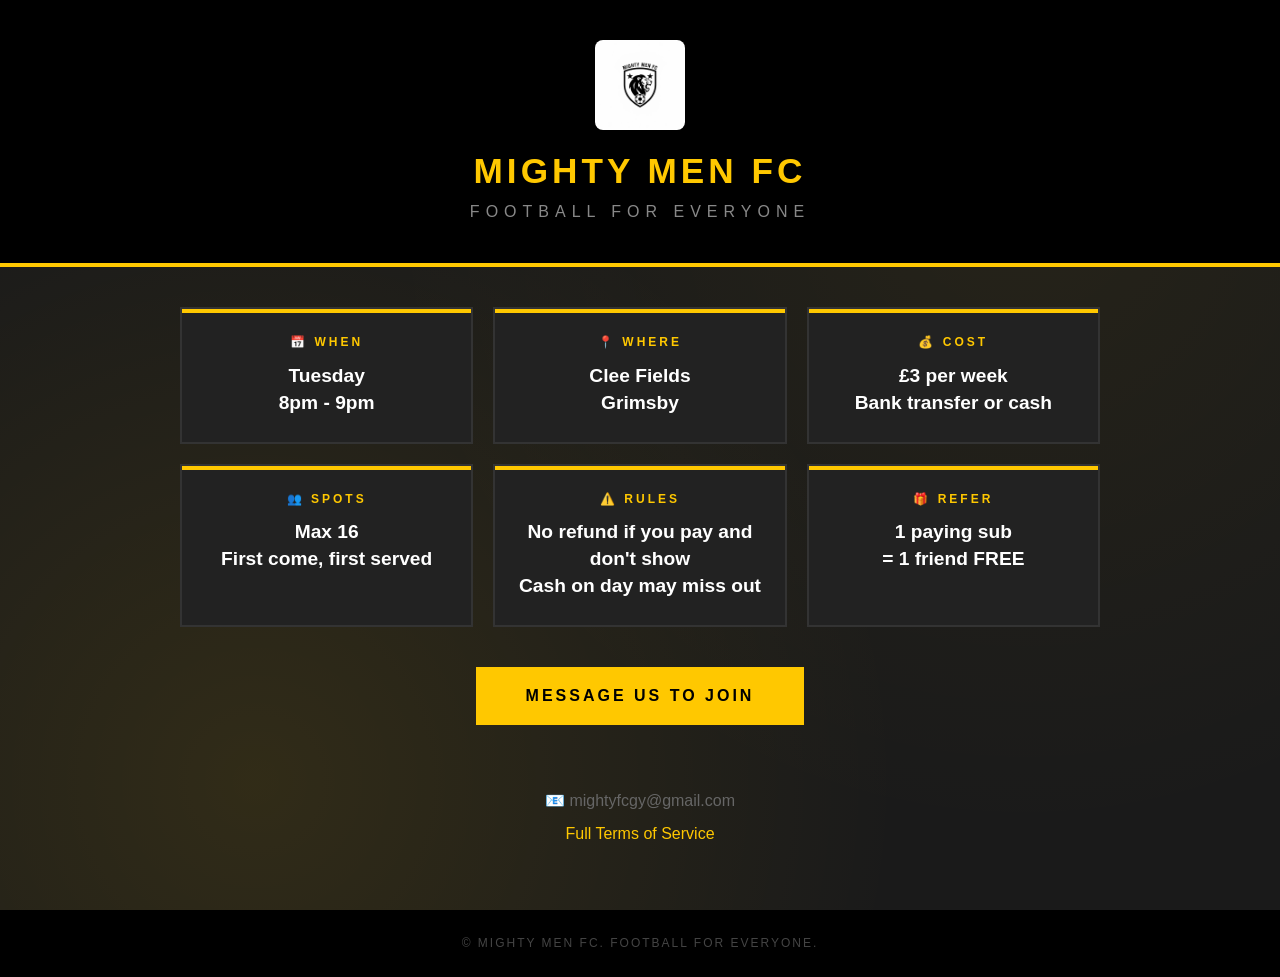
==== index.html @ c023a0df "Bold sporty design - yellow/black, uppercase, more distinctive" ====
<!DOCTYPE html>
<html lang="en">
<head>
    <meta charset="UTF-8">
    <meta name="viewport" content="width=device-width, initial-scale=1.0">
    <title>Mighty Men FC - Football for Everyone</title>
    <link rel="stylesheet" href="style.css">
    <link rel="icon" href="favicon.ico">
</head>
<body>
    <header>
        <img src="logo.jpg" alt="Mighty Men FC Logo" class="logo">
        <h1>Mighty Men FC</h1>
        <p class="tagline">Football for Everyone</p>
    </header>

    <main>
        <div class="info-grid">
            <div class="info-box">
                <h2>📅 When</h2>
                <p>Tuesday</p>
                <p><strong>8pm - 9pm</strong></p>
            </div>

            <div class="info-box">
                <h2>📍 Where</h2>
                <p>Clee Fields</p>
                <p>Grimsby</p>
            </div>

            <div class="info-box">
                <h2>💰 Cost</h2>
                <p><strong>£3</strong> per week</p>
                <p>Bank transfer or cash</p>
            </div>

            <div class="info-box">
                <h2>👥 Spots</h2>
                <p><strong>Max 16</strong></p>
                <p>First come, first served</p>
            </div>

            <div class="info-box">
                <h2>⚠️ Rules</h2>
                <p>No refund if you pay and don't show</p>
                <p>Cash on day may miss out</p>
            </div>

            <div class="info-box">
                <h2>🎁 Refer</h2>
                <p>1 paying sub</p>
                <p>= 1 friend <strong>FREE</strong></p>
            </div>
        </div>

        <div class="cta">
            <a href="mailto:mightyfcgy@gmail.com" class="btn">Message Us to Join</a>
        </div>

        <div class="contact">
            <p>📧 mightyfcgy@gmail.com</p>
            <p style="margin-top: 10px;"><a href="terms.html">Full Terms of Service</a></p>
        </div>
    </main>

    <footer>
        <p>© Mighty Men FC. Football for everyone.</p>
    </footer>
</body>
</html>
---- style.css ----
* {
    margin: 0;
    padding: 0;
    box-sizing: border-box;
}

body {
    font-family: 'Arial Black', 'Helvetica Neue', sans-serif;
    background: #1a1a1a;
    background-image: 
        radial-gradient(circle at 20% 80%, rgba(255, 200, 0, 0.1) 0%, transparent 50%),
        radial-gradient(circle at 80% 20%, rgba(255, 200, 0, 0.05) 0%, transparent 50%);
    color: #fff;
    min-height: 100vh;
    line-height: 1.4;
}

/* Header */
header {
    background: #000;
    padding: 40px 20px;
    text-align: center;
    border-bottom: 4px solid #ffc800;
}

.logo {
    width: 90px;
    height: 90px;
    object-fit: contain;
    margin-bottom: 10px;
    border-radius: 8px;
}

header h1 {
    font-size: 2.2rem;
    font-weight: 900;
    text-transform: uppercase;
    letter-spacing: 4px;
    color: #ffc800;
    text-shadow: 2px 2px 0 #000;
}

.tagline {
    font-size: 1rem;
    color: #888;
    margin-top: 5px;
    text-transform: uppercase;
    letter-spacing: 6px;
}

/* Main - Desktop */
main {
    max-width: 1000px;
    margin: 0 auto;
    padding: 40px;
}

/* Desktop grid */
.info-grid {
    display: grid;
    grid-template-columns: repeat(3, 1fr);
    gap: 20px;
    margin-bottom: 40px;
}

.info-box {
    background: #222;
    border: 2px solid #333;
    border-radius: 0;
    padding: 25px 20px;
    text-align: center;
    position: relative;
}

.info-box::before {
    content: '';
    position: absolute;
    top: 0;
    left: 0;
    right: 0;
    height: 4px;
    background: #ffc800;
}

.info-box:hover {
    background: #2a2a2a;
    border-color: #ffc800;
}

.info-box h2 {
    font-size: 0.75rem;
    color: #ffc800;
    margin-bottom: 12px;
    text-transform: uppercase;
    letter-spacing: 3px;
}

.info-box p {
    font-size: 1.2rem;
    font-weight: bold;
    color: #fff;
}

.info-box span {
    display: block;
    font-size: 0.8rem;
    color: #666;
    margin-top: 5px;
    font-weight: normal;
}

/* CTA */
.cta {
    text-align: center;
    margin: 40px 0;
}

.btn {
    display: inline-block;
    background: #ffc800;
    color: #000;
    padding: 18px 50px;
    text-decoration: none;
    font-weight: 900;
    font-size: 1rem;
    text-transform: uppercase;
    letter-spacing: 3px;
    border: none;
    transition: all 0.2s ease;
}

.btn:hover {
    background: #fff;
    transform: translateY(-3px);
    box-shadow: 0 10px 20px rgba(255, 200, 0, 0.3);
}

/* Contact */
.contact {
    text-align: center;
    padding: 25px;
    color: #666;
}

.contact a {
    color: #ffc800;
    text-decoration: none;
}

/* Footer */
footer {
    text-align: center;
    padding: 25px;
    background: #000;
    color: #444;
    font-size: 0.75rem;
    text-transform: uppercase;
    letter-spacing: 2px;
}

footer a {
    color: #666;
}

/* ==================== MOBILE ==================== */
@media (max-width: 768px) {
    header {
        padding: 25px 15px;
    }

    .logo {
        width: 70px;
        height: 70px;
    }

    header h1 {
        font-size: 1.5rem;
        letter-spacing: 2px;
    }

    .tagline {
        font-size: 0.7rem;
        letter-spacing: 3px;
    }

    main {
        padding: 20px 15px;
    }

    .info-grid {
        grid-template-columns: 1fr;
        gap: 10px;
    }

    .info-box {
        display: flex;
        justify-content: space-between;
        align-items: center;
        padding: 15px;
        text-align: left;
    }

    .info-box::before {
        display: none;
    }

    .info-box h2 {
        margin-bottom: 0;
        font-size: 0.65rem;
        margin-right: 15px;
        min-width: 60px;
    }

    .info-box p {
        font-size: 1rem;
        text-align: right;
    }

    .info-box span {
        display: none;
    }

    .btn {
        width: 100%;
        padding: 15px;
        font-size: 0.9rem;
    }
}
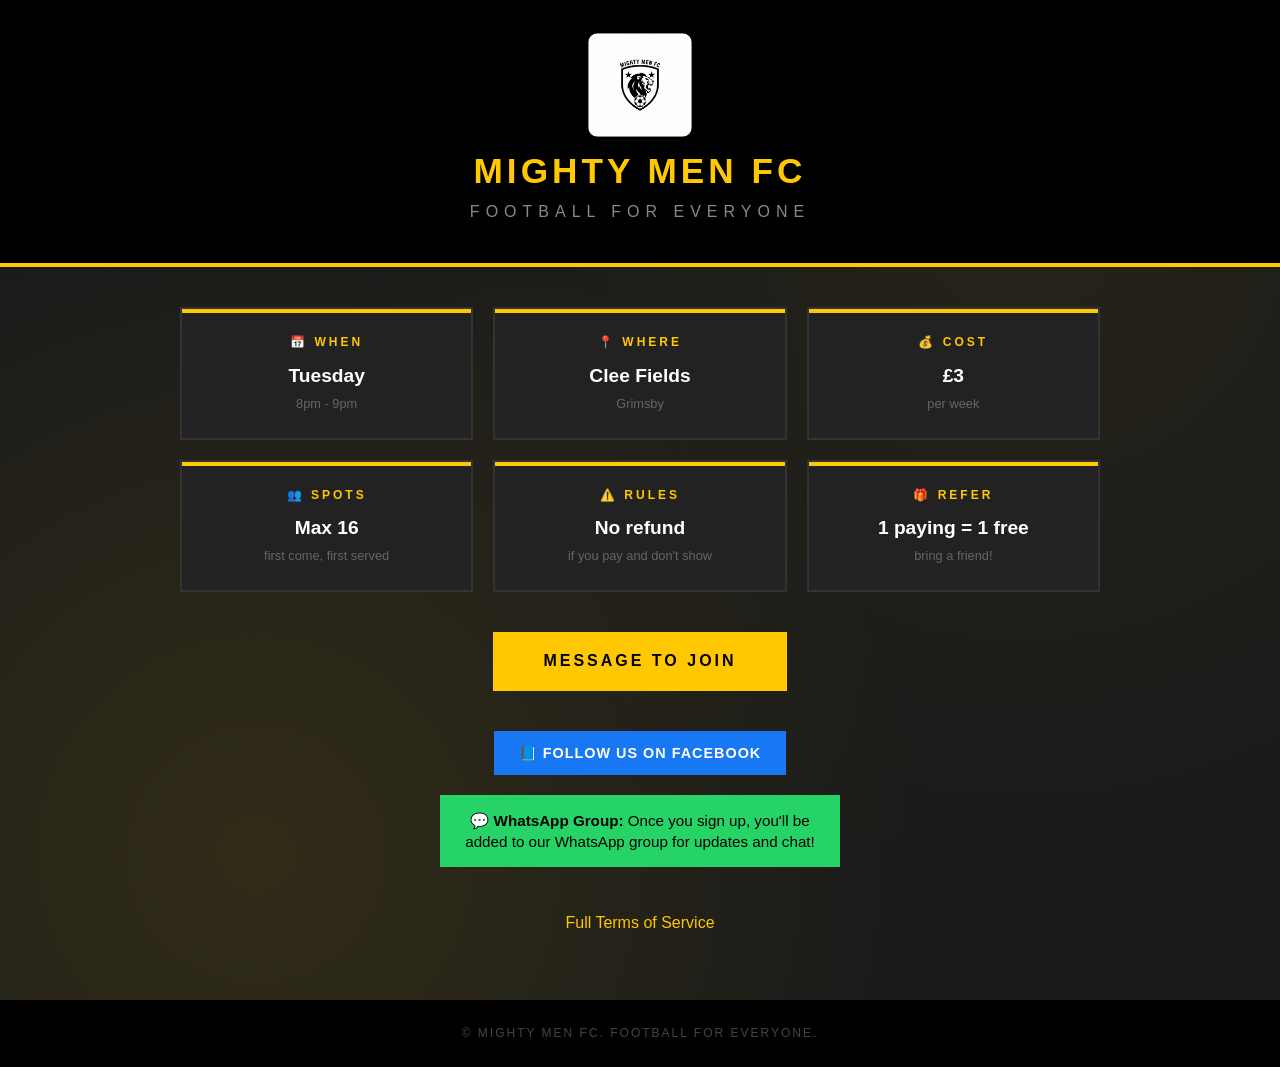
==== commit 023ab0a7: "Add Facebook link and WhatsApp group note" ====
--- a/index.html
+++ b/index.html
@@ -19,47 +19,56 @@
             <div class="info-box">
                 <h2>📅 When</h2>
                 <p>Tuesday</p>
-                <p><strong>8pm - 9pm</strong></p>
+                <span>8pm - 9pm</span>
             </div>
 
             <div class="info-box">
                 <h2>📍 Where</h2>
                 <p>Clee Fields</p>
-                <p>Grimsby</p>
+                <span>Grimsby</span>
             </div>
 
             <div class="info-box">
                 <h2>💰 Cost</h2>
-                <p><strong>£3</strong> per week</p>
-                <p>Bank transfer or cash</p>
+                <p>£3</p>
+                <span>per week</span>
             </div>
 
             <div class="info-box">
                 <h2>👥 Spots</h2>
-                <p><strong>Max 16</strong></p>
-                <p>First come, first served</p>
+                <p>Max 16</p>
+                <span>first come, first served</span>
             </div>
 
             <div class="info-box">
                 <h2>⚠️ Rules</h2>
-                <p>No refund if you pay and don't show</p>
-                <p>Cash on day may miss out</p>
+                <p>No refund</p>
+                <span>if you pay and don't show</span>
             </div>
 
             <div class="info-box">
                 <h2>🎁 Refer</h2>
-                <p>1 paying sub</p>
-                <p>= 1 friend <strong>FREE</strong></p>
+                <p>1 paying = 1 free</p>
+                <span>bring a friend!</span>
             </div>
         </div>
 
         <div class="cta">
-            <a href="mailto:mightyfcgy@gmail.com" class="btn">Message Us to Join</a>
+            <a href="mailto:mightyfcgy@gmail.com" class="btn">Message to Join</a>
+        </div>
+
+        <div class="social">
+            <a href="https://www.facebook.com/profile.php?id=61587780500572" target="_blank" class="social-link">
+                📘 Follow us on Facebook
+            </a>
+        </div>
+
+        <div class="whatsapp-note">
+            💬 <strong>WhatsApp Group:</strong> Once you sign up, you'll be added to our WhatsApp group for updates and chat!
         </div>
 
         <div class="contact">
-            <p>📧 mightyfcgy@gmail.com</p>
-            <p style="margin-top: 10px;"><a href="terms.html">Full Terms of Service</a></p>
+            <a href="terms.html">Full Terms of Service</a>
         </div>
     </main>
 
--- a/style.css
+++ b/style.css
@@ -26,9 +26,11 @@
 .logo {
     width: 90px;
     height: 90px;
-    object-fit: contain;
+    object-fit: cover;
+    object-position: center;
     margin-bottom: 10px;
     border-radius: 8px;
+    transform: scale(1.15);
 }
 
 header h1 {
@@ -147,6 +149,41 @@
     text-decoration: none;
 }
 
+/* Social */
+.social {
+    text-align: center;
+    margin: 20px 0;
+}
+
+.social-link {
+    display: inline-block;
+    background: #1877f2;
+    color: #fff;
+    padding: 12px 25px;
+    text-decoration: none;
+    font-weight: bold;
+    font-size: 0.9rem;
+    text-transform: uppercase;
+    letter-spacing: 1px;
+}
+
+.social-link:hover {
+    background: #fff;
+    color: #1877f2;
+}
+
+/* WhatsApp Note */
+.whatsapp-note {
+    text-align: center;
+    background: #25d366;
+    color: #000;
+    padding: 15px;
+    margin: 20px auto;
+    max-width: 400px;
+    font-size: 0.95rem;
+    border-radius: 0;
+}
+
 /* Footer */
 footer {
     text-align: center;
@@ -225,4 +262,13 @@
         padding: 15px;
         font-size: 0.9rem;
     }
-}
+
+    .social-link {
+        width: 100%;
+    }
+
+    .whatsapp-note {
+        font-size: 0.85rem;
+        padding: 12px;
+    }
+}
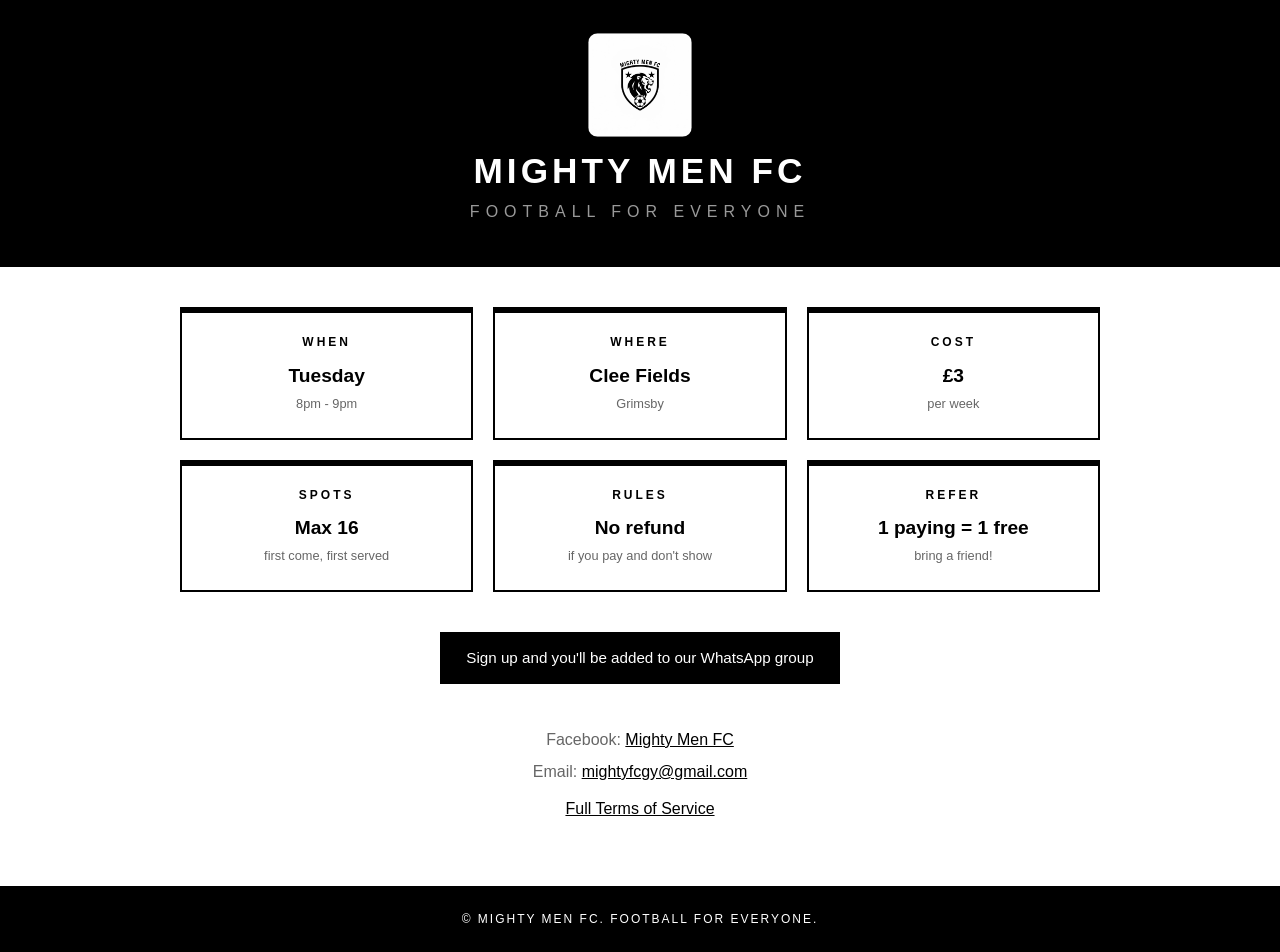
==== commit b84b6303: "Black and white design, no buttons, logo grayscale" ====
--- a/index.html
+++ b/index.html
@@ -17,58 +17,50 @@
     <main>
         <div class="info-grid">
             <div class="info-box">
-                <h2>📅 When</h2>
+                <h2>When</h2>
                 <p>Tuesday</p>
                 <span>8pm - 9pm</span>
             </div>
 
             <div class="info-box">
-                <h2>📍 Where</h2>
+                <h2>Where</h2>
                 <p>Clee Fields</p>
                 <span>Grimsby</span>
             </div>
 
             <div class="info-box">
-                <h2>💰 Cost</h2>
+                <h2>Cost</h2>
                 <p>£3</p>
                 <span>per week</span>
             </div>
 
             <div class="info-box">
-                <h2>👥 Spots</h2>
+                <h2>Spots</h2>
                 <p>Max 16</p>
                 <span>first come, first served</span>
             </div>
 
             <div class="info-box">
-                <h2>⚠️ Rules</h2>
+                <h2>Rules</h2>
                 <p>No refund</p>
                 <span>if you pay and don't show</span>
             </div>
 
             <div class="info-box">
-                <h2>🎁 Refer</h2>
+                <h2>Refer</h2>
                 <p>1 paying = 1 free</p>
                 <span>bring a friend!</span>
             </div>
         </div>
 
-        <div class="cta">
-            <a href="mailto:mightyfcgy@gmail.com" class="btn">Message to Join</a>
-        </div>
-
-        <div class="social">
-            <a href="https://www.facebook.com/profile.php?id=61587780500572" target="_blank" class="social-link">
-                📘 Follow us on Facebook
-            </a>
-        </div>
-
         <div class="whatsapp-note">
-            💬 <strong>WhatsApp Group:</strong> Once you sign up, you'll be added to our WhatsApp group for updates and chat!
+            Sign up and you'll be added to our WhatsApp group
         </div>
 
         <div class="contact">
-            <a href="terms.html">Full Terms of Service</a>
+            <p>Facebook: <a href="https://www.facebook.com/profile.php?id=61587780500572" target="_blank">Mighty Men FC</a></p>
+            <p style="margin-top: 10px;">Email: <a href="mailto:mightyfcgy@gmail.com">mightyfcgy@gmail.com</a></p>
+            <p style="margin-top: 15px;"><a href="terms.html">Full Terms of Service</a></p>
         </div>
     </main>
 
--- a/style.css
+++ b/style.css
@@ -6,11 +6,9 @@
 
 body {
     font-family: 'Arial Black', 'Helvetica Neue', sans-serif;
-    background: #1a1a1a;
-    background-image: 
-        radial-gradient(circle at 20% 80%, rgba(255, 200, 0, 0.1) 0%, transparent 50%),
-        radial-gradient(circle at 80% 20%, rgba(255, 200, 0, 0.05) 0%, transparent 50%);
-    color: #fff;
+    background: #fff;
+    background-image: none;
+    color: #000;
     min-height: 100vh;
     line-height: 1.4;
 }
@@ -20,7 +18,7 @@
     background: #000;
     padding: 40px 20px;
     text-align: center;
-    border-bottom: 4px solid #ffc800;
+    border-bottom: 4px solid #000;
 }
 
 .logo {
@@ -31,6 +29,7 @@
     margin-bottom: 10px;
     border-radius: 8px;
     transform: scale(1.15);
+    filter: grayscale(100%);
 }
 
 header h1 {
@@ -38,13 +37,13 @@
     font-weight: 900;
     text-transform: uppercase;
     letter-spacing: 4px;
-    color: #ffc800;
-    text-shadow: 2px 2px 0 #000;
+    color: #fff;
+    text-shadow: none;
 }
 
 .tagline {
     font-size: 1rem;
-    color: #888;
+    color: #999;
     margin-top: 5px;
     text-transform: uppercase;
     letter-spacing: 6px;
@@ -66,8 +65,8 @@
 }
 
 .info-box {
-    background: #222;
-    border: 2px solid #333;
+    background: #fff;
+    border: 2px solid #000;
     border-radius: 0;
     padding: 25px 20px;
     text-align: center;
@@ -81,17 +80,23 @@
     left: 0;
     right: 0;
     height: 4px;
-    background: #ffc800;
+    background: #000;
 }
 
 .info-box:hover {
-    background: #2a2a2a;
-    border-color: #ffc800;
+    background: #000;
+    border-color: #000;
+}
+
+.info-box:hover h2,
+.info-box:hover p,
+.info-box:hover span {
+    color: #fff;
 }
 
 .info-box h2 {
     font-size: 0.75rem;
-    color: #ffc800;
+    color: #000;
     margin-bottom: 12px;
     text-transform: uppercase;
     letter-spacing: 3px;
@@ -100,7 +105,7 @@
 .info-box p {
     font-size: 1.2rem;
     font-weight: bold;
-    color: #fff;
+    color: #000;
 }
 
 .info-box span {
@@ -111,30 +116,9 @@
     font-weight: normal;
 }
 
-/* CTA */
+/* CTA - Hidden */
 .cta {
-    text-align: center;
-    margin: 40px 0;
-}
-
-.btn {
-    display: inline-block;
-    background: #ffc800;
-    color: #000;
-    padding: 18px 50px;
-    text-decoration: none;
-    font-weight: 900;
-    font-size: 1rem;
-    text-transform: uppercase;
-    letter-spacing: 3px;
-    border: none;
-    transition: all 0.2s ease;
-}
-
-.btn:hover {
-    background: #fff;
-    transform: translateY(-3px);
-    box-shadow: 0 10px 20px rgba(255, 200, 0, 0.3);
+    display: none;
 }
 
 /* Contact */
@@ -145,38 +129,20 @@
 }
 
 .contact a {
-    color: #ffc800;
-    text-decoration: none;
-}
-
-/* Social */
+    color: #000;
+    text-decoration: underline;
+}
+
+/* Social - Hidden */
 .social {
-    text-align: center;
-    margin: 20px 0;
-}
-
-.social-link {
-    display: inline-block;
-    background: #1877f2;
-    color: #fff;
-    padding: 12px 25px;
-    text-decoration: none;
-    font-weight: bold;
-    font-size: 0.9rem;
-    text-transform: uppercase;
-    letter-spacing: 1px;
-}
-
-.social-link:hover {
-    background: #fff;
-    color: #1877f2;
+    display: none;
 }
 
 /* WhatsApp Note */
 .whatsapp-note {
     text-align: center;
-    background: #25d366;
-    color: #000;
+    background: #000;
+    color: #fff;
     padding: 15px;
     margin: 20px auto;
     max-width: 400px;
@@ -189,14 +155,14 @@
     text-align: center;
     padding: 25px;
     background: #000;
-    color: #444;
+    color: #fff;
     font-size: 0.75rem;
     text-transform: uppercase;
     letter-spacing: 2px;
 }
 
 footer a {
-    color: #666;
+    color: #fff;
 }
 
 /* ==================== MOBILE ==================== */
@@ -257,16 +223,6 @@
         display: none;
     }
 
-    .btn {
-        width: 100%;
-        padding: 15px;
-        font-size: 0.9rem;
-    }
-
-    .social-link {
-        width: 100%;
-    }
-
     .whatsapp-note {
         font-size: 0.85rem;
         padding: 12px;
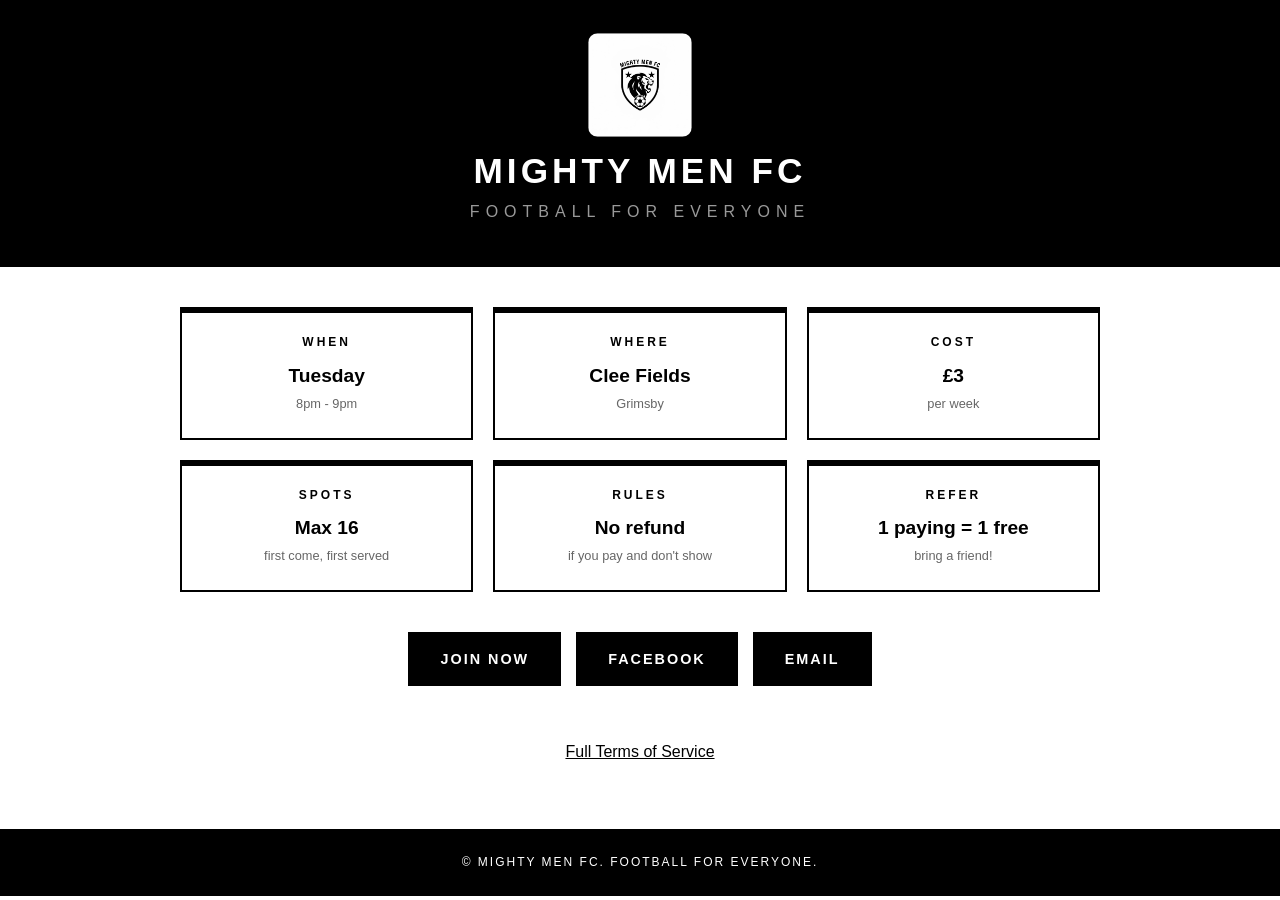
==== commit a5c1621f: "Add contact form page and buttons" ====
--- a/index.html
+++ b/index.html
@@ -53,14 +53,14 @@
             </div>
         </div>
 
-        <div class="whatsapp-note">
-            Sign up and you'll be added to our WhatsApp group
+        <div class="button-row">
+            <a href="contact.html" class="btn">Join Now</a>
+            <a href="https://www.facebook.com/profile.php?id=61587780500572" target="_blank" class="btn">Facebook</a>
+            <a href="mailto:mightyfcgy@gmail.com" class="btn">Email</a>
         </div>
 
         <div class="contact">
-            <p>Facebook: <a href="https://www.facebook.com/profile.php?id=61587780500572" target="_blank">Mighty Men FC</a></p>
-            <p style="margin-top: 10px;">Email: <a href="mailto:mightyfcgy@gmail.com">mightyfcgy@gmail.com</a></p>
-            <p style="margin-top: 15px;"><a href="terms.html">Full Terms of Service</a></p>
+            <p><a href="terms.html">Full Terms of Service</a></p>
         </div>
     </main>
 
--- a/style.css
+++ b/style.css
@@ -121,6 +121,33 @@
     display: none;
 }
 
+/* Button Row */
+.button-row {
+    display: flex;
+    justify-content: center;
+    gap: 15px;
+    margin: 30px 0;
+    flex-wrap: wrap;
+}
+
+.btn {
+    display: inline-block;
+    background: #000;
+    color: #fff;
+    padding: 15px 30px;
+    text-decoration: none;
+    font-weight: bold;
+    text-transform: uppercase;
+    letter-spacing: 2px;
+    font-size: 0.9rem;
+    border: 2px solid #000;
+}
+
+.btn:hover {
+    background: #fff;
+    color: #000;
+}
+
 /* Contact */
 .contact {
     text-align: center;
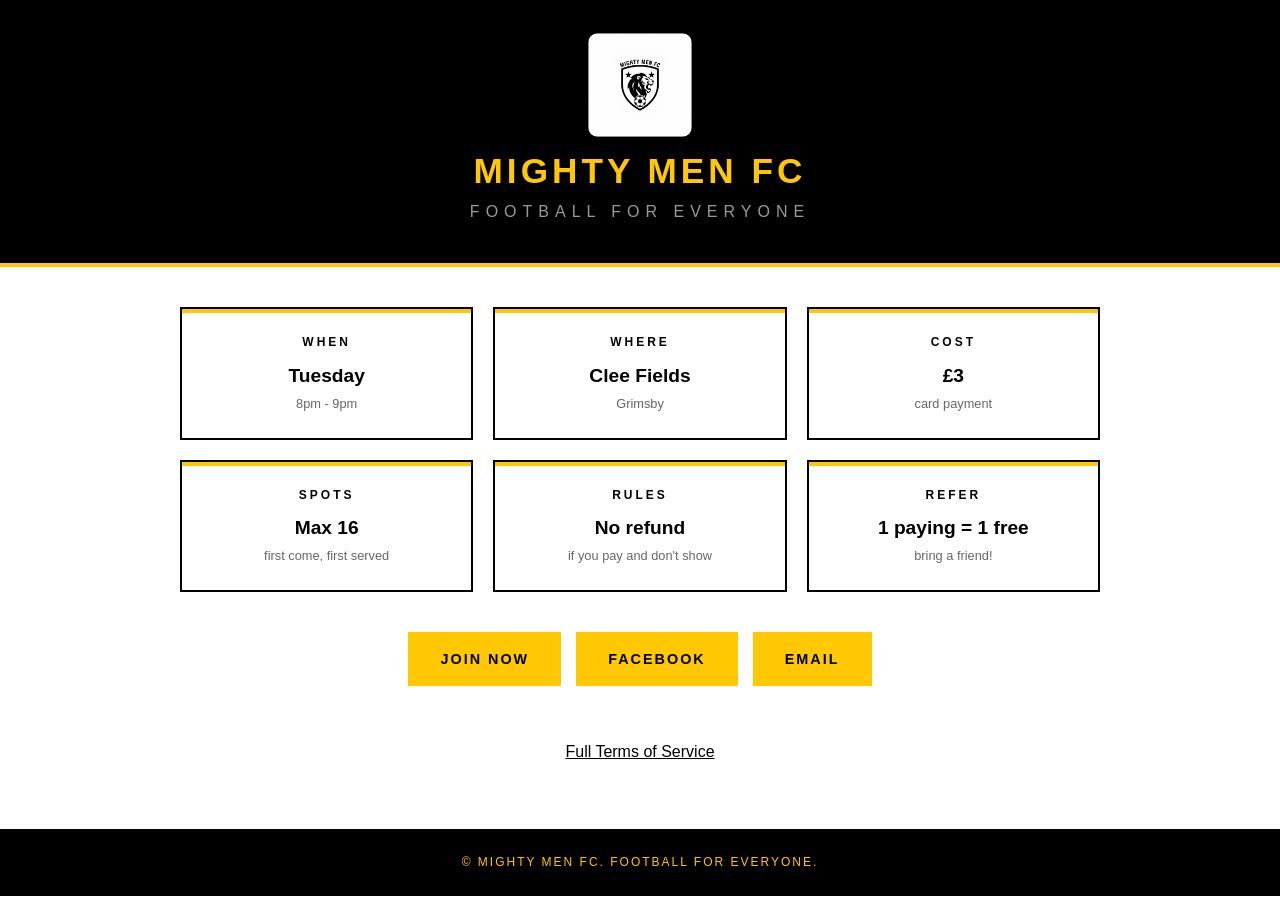
==== commit 859ae773: "Remove cash - card payment only" ====
--- a/index.html
+++ b/index.html
@@ -31,7 +31,7 @@
             <div class="info-box">
                 <h2>Cost</h2>
                 <p>£3</p>
-                <span>per week</span>
+                <span>card payment</span>
             </div>
 
             <div class="info-box">
--- a/style.css
+++ b/style.css
@@ -7,7 +7,6 @@
 body {
     font-family: 'Arial Black', 'Helvetica Neue', sans-serif;
     background: #fff;
-    background-image: none;
     color: #000;
     min-height: 100vh;
     line-height: 1.4;
@@ -18,7 +17,7 @@
     background: #000;
     padding: 40px 20px;
     text-align: center;
-    border-bottom: 4px solid #000;
+    border-bottom: 4px solid #ffc800;
 }
 
 .logo {
@@ -29,7 +28,6 @@
     margin-bottom: 10px;
     border-radius: 8px;
     transform: scale(1.15);
-    filter: grayscale(100%);
 }
 
 header h1 {
@@ -37,8 +35,7 @@
     font-weight: 900;
     text-transform: uppercase;
     letter-spacing: 4px;
-    color: #fff;
-    text-shadow: none;
+    color: #ffc800;
 }
 
 .tagline {
@@ -49,14 +46,14 @@
     letter-spacing: 6px;
 }
 
-/* Main - Desktop */
+/* Main */
 main {
     max-width: 1000px;
     margin: 0 auto;
     padding: 40px;
 }
 
-/* Desktop grid */
+/* Grid */
 .info-grid {
     display: grid;
     grid-template-columns: repeat(3, 1fr);
@@ -67,7 +64,6 @@
 .info-box {
     background: #fff;
     border: 2px solid #000;
-    border-radius: 0;
     padding: 25px 20px;
     text-align: center;
     position: relative;
@@ -80,7 +76,7 @@
     left: 0;
     right: 0;
     height: 4px;
-    background: #000;
+    background: #ffc800;
 }
 
 .info-box:hover {
@@ -91,7 +87,7 @@
 .info-box:hover h2,
 .info-box:hover p,
 .info-box:hover span {
-    color: #fff;
+    color: #ffc800;
 }
 
 .info-box h2 {
@@ -109,19 +105,13 @@
 }
 
 .info-box span {
-    display: block;
     font-size: 0.8rem;
     color: #666;
     margin-top: 5px;
-    font-weight: normal;
+    display: block;
 }
 
-/* CTA - Hidden */
-.cta {
-    display: none;
-}
-
-/* Button Row */
+/* Buttons */
 .button-row {
     display: flex;
     justify-content: center;
@@ -132,20 +122,21 @@
 
 .btn {
     display: inline-block;
-    background: #000;
-    color: #fff;
+    background: #ffc800;
+    color: #000;
     padding: 15px 30px;
     text-decoration: none;
     font-weight: bold;
     text-transform: uppercase;
     letter-spacing: 2px;
     font-size: 0.9rem;
-    border: 2px solid #000;
+    border: 2px solid #ffc800;
 }
 
 .btn:hover {
-    background: #fff;
-    color: #000;
+    background: #000;
+    color: #ffc800;
+    border-color: #000;
 }
 
 /* Contact */
@@ -160,68 +151,31 @@
     text-decoration: underline;
 }
 
-/* Social - Hidden */
-.social {
-    display: none;
-}
-
-/* WhatsApp Note */
-.whatsapp-note {
-    text-align: center;
-    background: #000;
-    color: #fff;
-    padding: 15px;
-    margin: 20px auto;
-    max-width: 400px;
-    font-size: 0.95rem;
-    border-radius: 0;
-}
-
 /* Footer */
 footer {
     text-align: center;
     padding: 25px;
     background: #000;
-    color: #fff;
+    color: #ffc800;
     font-size: 0.75rem;
     text-transform: uppercase;
     letter-spacing: 2px;
 }
 
 footer a {
-    color: #fff;
+    color: #ffc800;
 }
 
-/* ==================== MOBILE ==================== */
+/* Mobile */
 @media (max-width: 768px) {
-    header {
-        padding: 25px 15px;
-    }
-
-    .logo {
-        width: 70px;
-        height: 70px;
-    }
-
-    header h1 {
-        font-size: 1.5rem;
-        letter-spacing: 2px;
-    }
-
-    .tagline {
-        font-size: 0.7rem;
-        letter-spacing: 3px;
-    }
-
-    main {
-        padding: 20px 15px;
-    }
-
-    .info-grid {
-        grid-template-columns: 1fr;
-        gap: 10px;
-    }
-
+    header { padding: 25px 15px; }
+    .logo { width: 70px; height: 70px; }
+    header h1 { font-size: 1.5rem; }
+    .tagline { font-size: 0.7rem; }
+    main { padding: 20px 15px; }
+    
+    .info-grid { grid-template-columns: 1fr; gap: 10px; }
+    
     .info-box {
         display: flex;
         justify-content: space-between;
@@ -229,29 +183,11 @@
         padding: 15px;
         text-align: left;
     }
-
-    .info-box::before {
-        display: none;
-    }
-
-    .info-box h2 {
-        margin-bottom: 0;
-        font-size: 0.65rem;
-        margin-right: 15px;
-        min-width: 60px;
-    }
-
-    .info-box p {
-        font-size: 1rem;
-        text-align: right;
-    }
-
-    .info-box span {
-        display: none;
-    }
-
-    .whatsapp-note {
-        font-size: 0.85rem;
-        padding: 12px;
-    }
+    .info-box::before { display: none; }
+    .info-box h2 { margin-bottom: 0; font-size: 0.65rem; margin-right: 15px; min-width: 60px; }
+    .info-box p { font-size: 1rem; text-align: right; }
+    .info-box span { display: none; }
+    
+    .button-row { flex-direction: column; }
+    .btn { width: 100%; text-align: center; }
 }
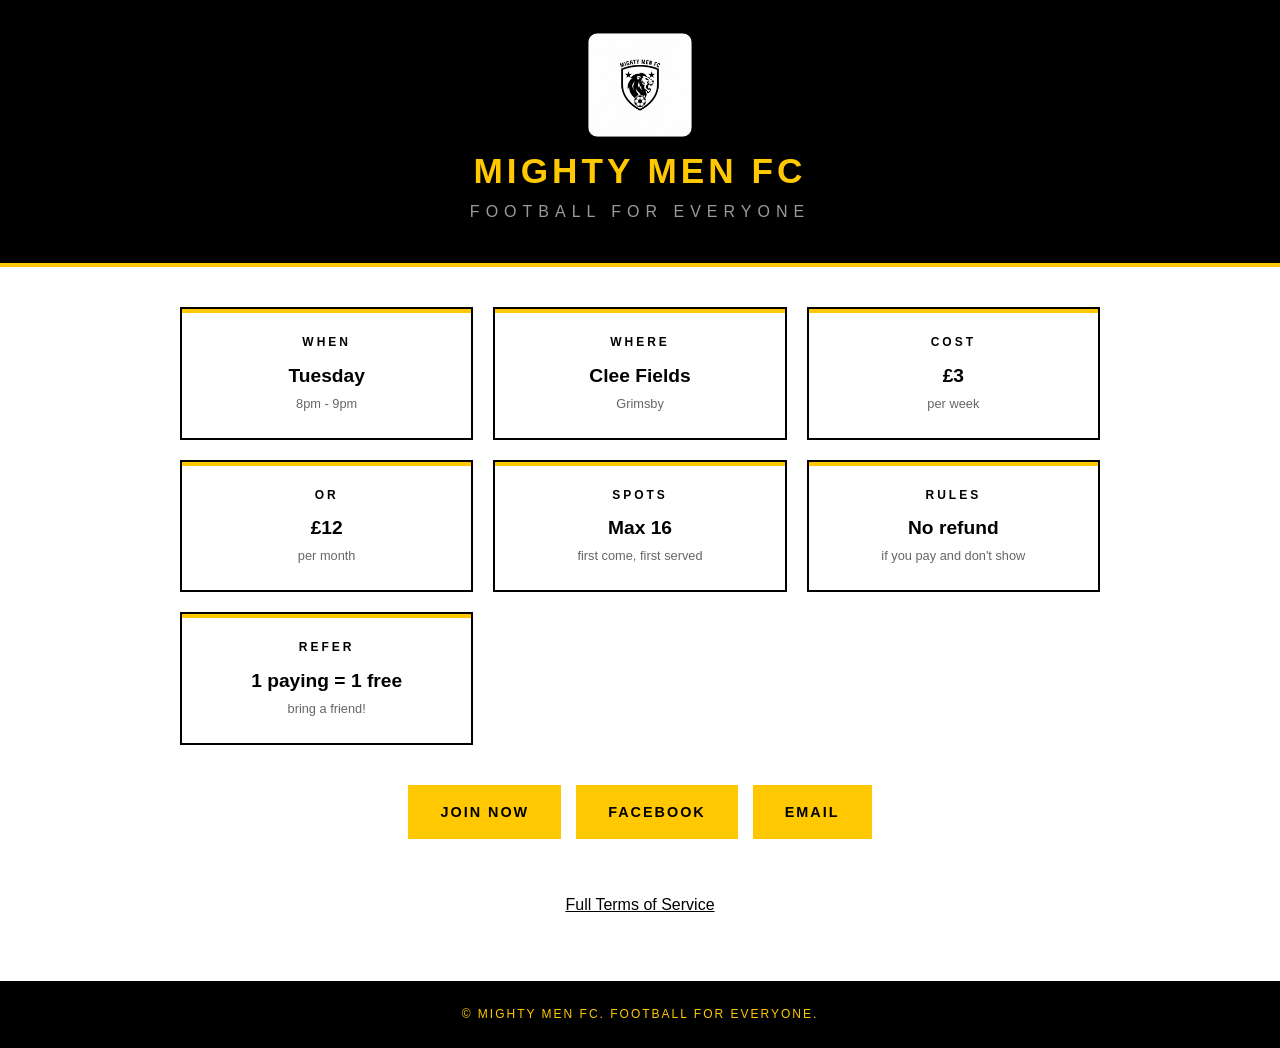
==== commit cd032341: "Add £12/month option with missed game deduction" ====
--- a/index.html
+++ b/index.html
@@ -31,7 +31,13 @@
             <div class="info-box">
                 <h2>Cost</h2>
                 <p>£3</p>
-                <span>card payment</span>
+                <span>per week</span>
+            </div>
+
+            <div class="info-box">
+                <h2>Or</h2>
+                <p>£12</p>
+                <span>per month</span>
             </div>
 
             <div class="info-box">
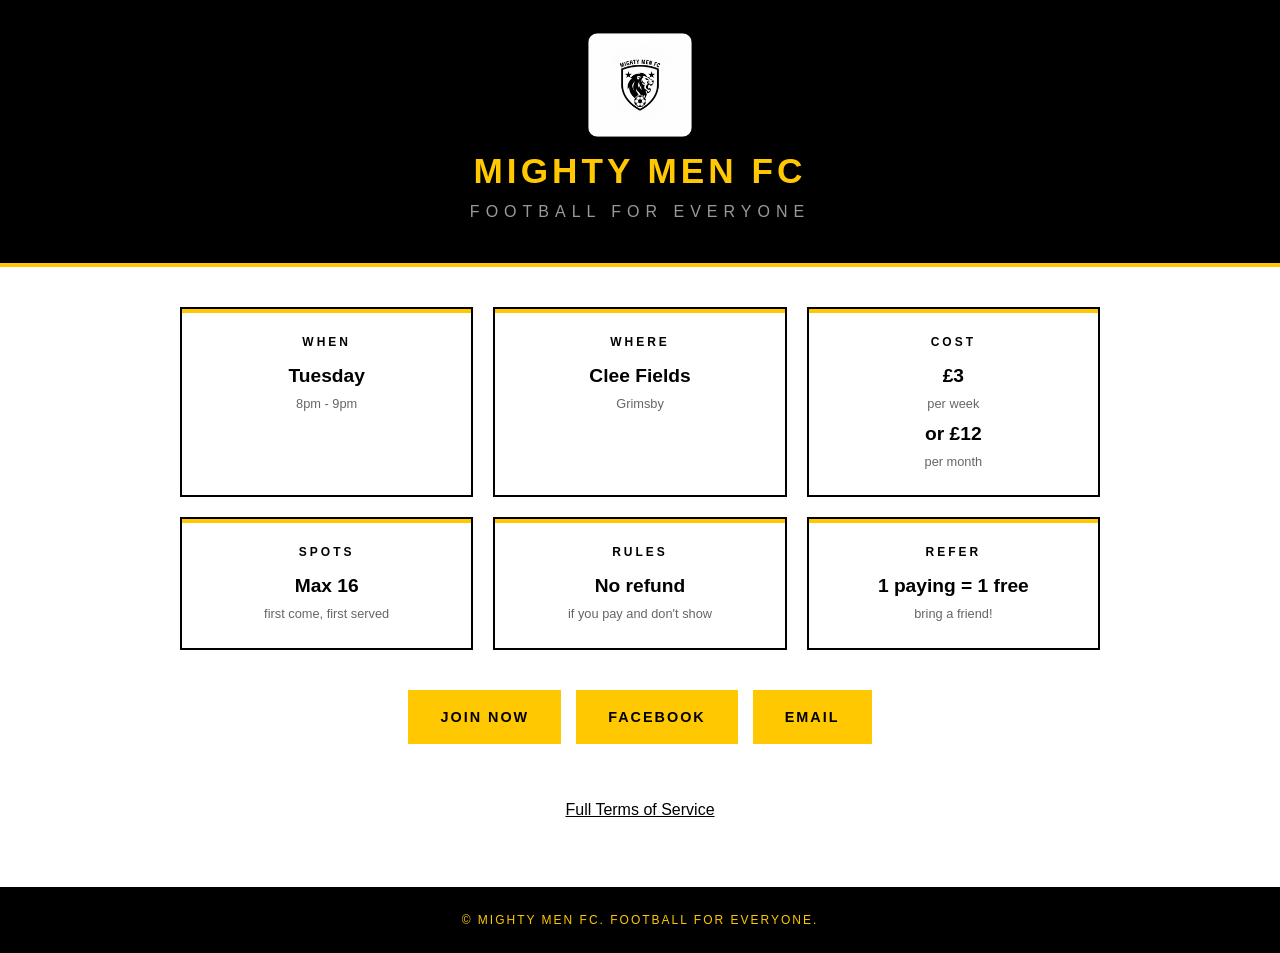
==== commit 14cd8ef7: "Combine cost options into one block" ====
--- a/index.html
+++ b/index.html
@@ -30,14 +30,8 @@
 
             <div class="info-box">
                 <h2>Cost</h2>
-                <p>£3</p>
-                <span>per week</span>
-            </div>
-
-            <div class="info-box">
-                <h2>Or</h2>
-                <p>£12</p>
-                <span>per month</span>
+                <p>£3 <span style="font-size: 0.8rem; font-weight: normal;">per week</span></p>
+                <p style="margin-top: 8px;">or £12 <span style="font-size: 0.8rem; font-weight: normal;">per month</span></p>
             </div>
 
             <div class="info-box">
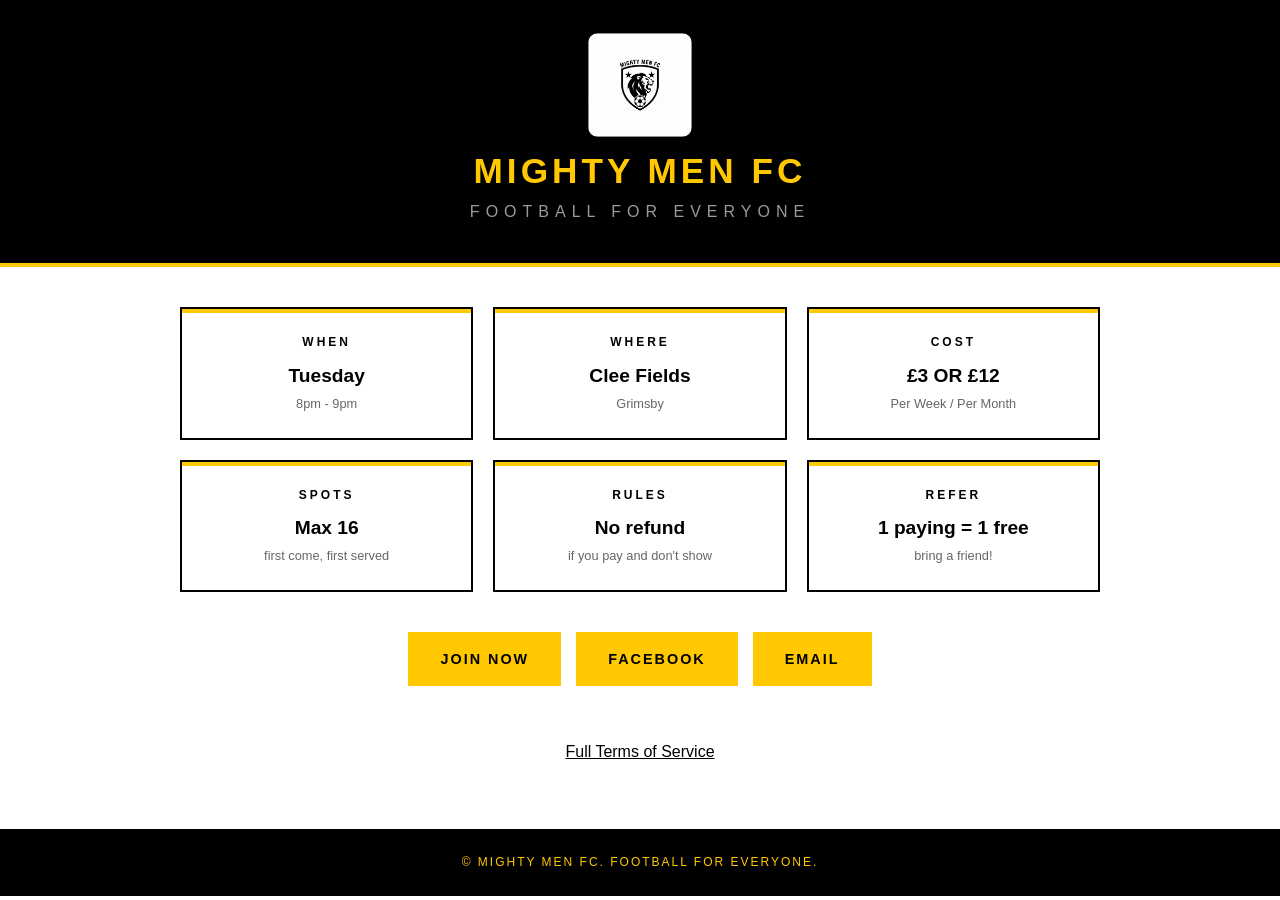
==== commit 587ad3d2: "Simplify cost text" ====
--- a/index.html
+++ b/index.html
@@ -30,8 +30,8 @@
 
             <div class="info-box">
                 <h2>Cost</h2>
-                <p>£3 <span style="font-size: 0.8rem; font-weight: normal;">per week</span></p>
-                <p style="margin-top: 8px;">or £12 <span style="font-size: 0.8rem; font-weight: normal;">per month</span></p>
+                <p>£3 OR £12</p>
+                <span>Per Week / Per Month</span>
             </div>
 
             <div class="info-box">
